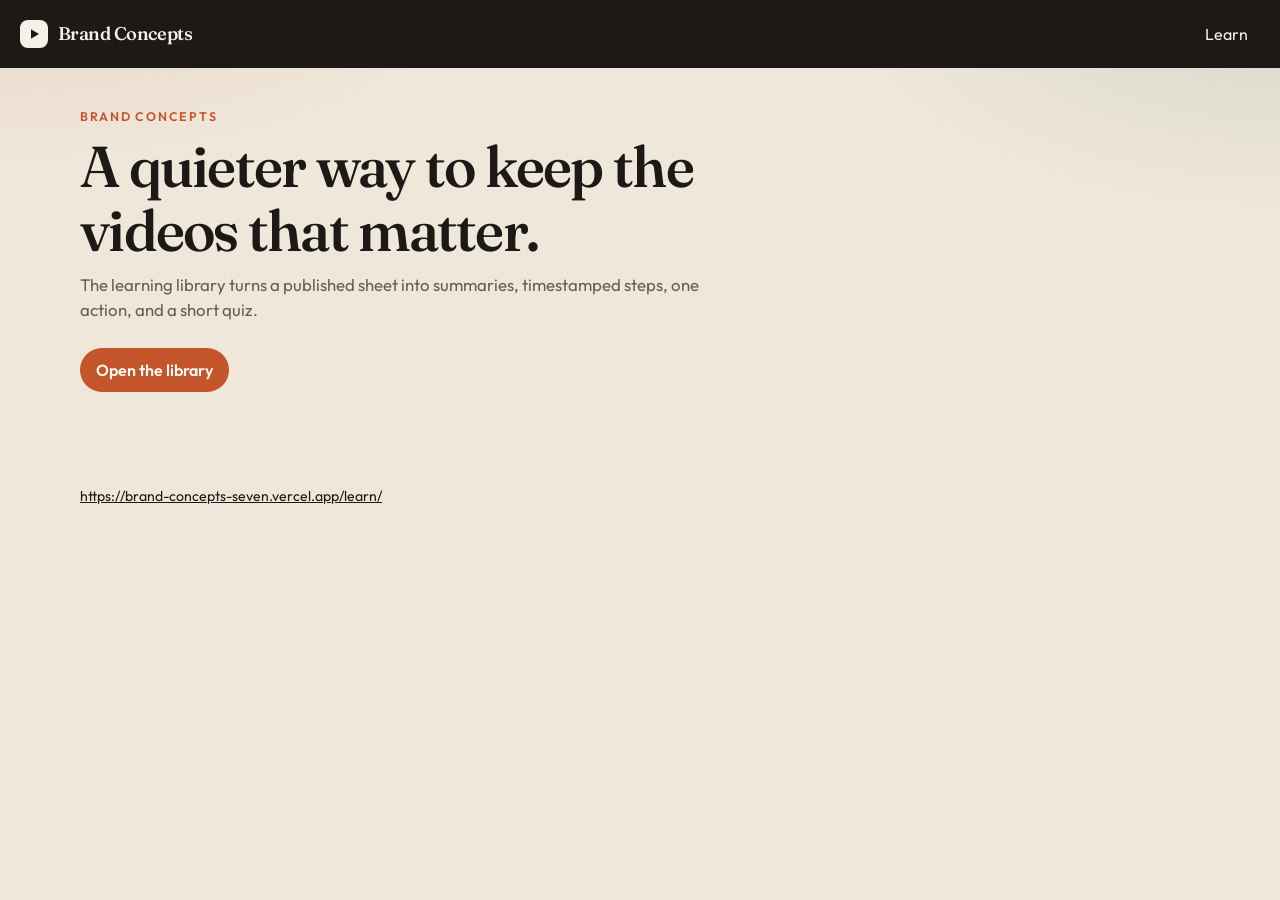
==== index.html @ 0b43fcdb "Add a live sheet-driven learning library at /learn. The library fetches the published Google Sheet C" ====
<!DOCTYPE html>
<html lang="en">
  <head>
    <meta charset="utf-8" />
    <meta name="viewport" content="width=device-width, initial-scale=1" />
    <meta name="theme-color" content="#1c1916" />
    <title>Brand Concepts</title>
    <meta name="description" content="Brand Concepts — a library of video digests." />
    <link rel="icon" href="/learn/favicon.svg" type="image/svg+xml" />
    <link rel="preconnect" href="https://fonts.googleapis.com" />
    <link rel="preconnect" href="https://fonts.gstatic.com" crossorigin />
    <link
      href="https://fonts.googleapis.com/css2?family=Fraunces:opsz,wght@9..144,520;9..144,640&family=Outfit:wght@400;500;600&display=swap"
      rel="stylesheet"
    />
    <link rel="stylesheet" href="/learn/styles.css" />
  </head>
  <body>
    <header class="site-header">
      <a class="brand" href="/">
        <span class="mark" aria-hidden="true">
          <svg viewBox="0 0 14 14" fill="currentColor"><path d="M4 2.2v9.6l8-4.8-8-4.8z" /></svg>
        </span>
        Brand Concepts
      </a>
      <nav class="nav" aria-label="Primary">
        <a href="/learn/">Learn</a>
      </nav>
    </header>

    <main class="wrap">
      <section class="hero">
        <p class="eyebrow">Brand Concepts</p>
        <h1>A quieter way to keep the videos that matter.</h1>
        <p class="lede">
          The learning library turns a published sheet into summaries, timestamped steps, one action, and a short quiz.
        </p>
        <div class="home-actions">
          <a class="button" href="/learn/">Open the library</a>
        </div>
      </section>
    </main>

    <footer class="site-footer">
      <a href="https://brand-concepts-seven.vercel.app/learn/">https://brand-concepts-seven.vercel.app/learn/</a>
    </footer>
  </body>
</html>
---- learn/styles.css ----
:root {
  --bg: #efe7da;
  --bg-2: #f7f1e8;
  --ink: #1c1916;
  --muted: #655e55;
  --card: #fffaf3;
  --line: rgba(28, 25, 22, 0.12);
  --accent: #c4552a;
  --accent-ink: #fff7f2;
  --good: #1d6b45;
  --good-bg: #e5f3eb;
  --mid: #8a5a12;
  --mid-bg: #f8efd8;
  --bad: #8d3a32;
  --bad-bg: #f8e6e2;
  --neutral-bg: #efe8dc;
  --track: #d9d0c3;
  --shadow: 0 16px 40px rgba(70, 46, 22, 0.08);
  --serif: "Fraunces", "Iowan Old Style", Palatino, Georgia, serif;
  --sans: "Outfit", "Avenir Next", "Segoe UI", sans-serif;
  --radius: 22px;
  color-scheme: light;
}

@media (prefers-color-scheme: dark) {
  :root {
    --bg: #161412;
    --bg-2: #211e1a;
    --ink: #f6f0e6;
    --muted: #b7aea2;
    --card: #241f1b;
    --line: rgba(246, 240, 230, 0.14);
    --accent: #e07a4e;
    --accent-ink: #1c100c;
    --good: #b7e2c8;
    --good-bg: #1c3b2c;
    --mid: #f0d7a2;
    --mid-bg: #3d3118;
    --bad: #f0c2bb;
    --bad-bg: #3d2420;
    --neutral-bg: #322c26;
    --track: #4a433b;
    --shadow: 0 16px 40px rgba(0, 0, 0, 0.28);
    color-scheme: dark;
  }
}

* { box-sizing: border-box; }

html { scroll-behavior: smooth; }

body {
  margin: 0;
  min-height: 100vh;
  font-family: var(--sans);
  color: var(--ink);
  background:
    radial-gradient(900px 420px at 0% -10%, rgba(196, 85, 42, 0.16), transparent 60%),
    radial-gradient(800px 380px at 100% 0%, rgba(29, 107, 69, 0.12), transparent 55%),
    var(--bg);
  line-height: 1.5;
}

img { max-width: 100%; display: block; }

a { color: inherit; }

button, input { font: inherit; color: inherit; }

.site-header {
  position: sticky;
  top: 0;
  z-index: 20;
  display: flex;
  align-items: center;
  justify-content: space-between;
  gap: 16px;
  padding: 14px 20px;
  background: #1c1916;
  color: #f6f0e6;
}

.brand {
  display: inline-flex;
  align-items: center;
  gap: 10px;
  text-decoration: none;
  font-family: var(--serif);
  font-weight: 560;
  letter-spacing: -0.03em;
  font-size: 1.15rem;
}

.mark {
  width: 28px;
  height: 28px;
  display: grid;
  place-items: center;
  border-radius: 8px;
  background: #f6f0e6;
  color: #1c1916;
}

.mark svg { width: 14px; height: 14px; display: block; }

.nav {
  display: flex;
  gap: 8px;
}

.nav a {
  text-decoration: none;
  padding: 8px 12px;
  border-radius: 999px;
  color: #f6f0e6;
}

.nav a[aria-current="page"] {
  background: rgba(246, 240, 230, 0.12);
}

.wrap {
  width: min(1120px, calc(100% - 32px));
  margin: 0 auto;
  padding: 28px 0 64px;
}

.hero {
  display: grid;
  gap: 8px;
  margin-bottom: 22px;
  max-width: 40rem;
}

.eyebrow {
  margin: 0;
  font-size: 0.78rem;
  letter-spacing: 0.14em;
  text-transform: uppercase;
  color: var(--accent);
  font-weight: 600;
}

h1, h2, h3 {
  font-family: var(--serif);
  font-weight: 560;
  letter-spacing: -0.03em;
  line-height: 1.12;
}

h1 { font-size: clamp(2.1rem, 5vw, 3.6rem); margin: 0; }

.lede, .reason, .quiet, .panel p, .meta {
  color: var(--muted);
}

.lede { margin: 0; font-size: 1.05rem; }

.toolbar {
  display: flex;
  flex-wrap: wrap;
  align-items: center;
  gap: 12px;
  margin: 22px 0 18px;
}

.search {
  flex: 1 1 240px;
  display: flex;
  align-items: center;
  gap: 8px;
  min-height: 48px;
  padding: 0 14px;
  background: var(--card);
  border: 1px solid var(--line);
  border-radius: 999px;
  box-shadow: var(--shadow);
}

.search svg { flex: 0 0 auto; opacity: 0.7; }

.search input {
  width: 100%;
  border: 0;
  background: transparent;
  padding: 12px 0;
  outline: none;
  font-size: 16px;
}

.switch {
  display: inline-flex;
  align-items: center;
  gap: 10px;
  min-height: 48px;
  padding: 0 14px 0 8px;
  background: var(--card);
  border: 1px solid var(--line);
  border-radius: 999px;
  cursor: pointer;
  user-select: none;
}

.switch input {
  appearance: none;
  width: 44px;
  height: 26px;
  margin: 0;
  border-radius: 99px;
  background: var(--track);
  position: relative;
  cursor: pointer;
  flex: 0 0 auto;
}

.switch input::after {
  content: "";
  position: absolute;
  width: 20px;
  height: 20px;
  border-radius: 50%;
  background: white;
  top: 3px;
  left: 3px;
  transition: transform 0.16s ease;
}

.switch input:checked { background: var(--accent); }

.switch input:checked::after { transform: translateX(18px); }

.switch input:focus-visible {
  outline: 2px solid var(--ink);
  outline-offset: 2px;
}

.count {
  margin: 0;
  color: var(--muted);
  font-size: 0.92rem;
}

.grid {
  display: grid;
  grid-template-columns: repeat(auto-fill, minmax(260px, 1fr));
  gap: 16px;
}

.card {
  display: flex;
  flex-direction: column;
  min-height: 100%;
  text-decoration: none;
  background: var(--card);
  border: 1px solid var(--line);
  border-radius: var(--radius);
  overflow: hidden;
  box-shadow: var(--shadow);
  transition: transform 0.16s ease;
}

.card:hover { transform: translateY(-2px); }
.card:focus-visible, .button:focus-visible, .step:focus-visible, .flip-hit:focus-visible, .nav a:focus-visible, .brand:focus-visible {
  outline: 2px solid var(--accent);
  outline-offset: 3px;
}

.thumb {
  position: relative;
  aspect-ratio: 16 / 9;
  background: #e4d9c8;
  overflow: hidden;
}

.thumb img {
  width: 100%;
  height: 100%;
  object-fit: cover;
}

.thumb.is-fallback {
  background:
    radial-gradient(circle at 30% 20%, rgba(255, 250, 243, 0.7), transparent 40%),
    linear-gradient(160deg, #d7c3a8, #c4552a 140%);
}

.thumb.is-fallback::after {
  content: "";
  position: absolute;
  left: 50%;
  top: 50%;
  width: 0;
  height: 0;
  border-style: solid;
  border-width: 12px 0 12px 20px;
  border-color: transparent transparent transparent #fffaf3;
  transform: translate(-40%, -50%);
}

.verdict {
  position: absolute;
  left: 12px;
  bottom: 12px;
  max-width: calc(100% - 24px);
  padding: 4px 10px;
  border-radius: 999px;
  background: var(--neutral-bg);
  color: var(--ink);
  font-size: 0.78rem;
  font-weight: 600;
  letter-spacing: 0.01em;
}

.verdict.tone-good { background: var(--good-bg); color: var(--good); }
.verdict.tone-mid { background: var(--mid-bg); color: var(--mid); }
.verdict.tone-bad { background: var(--bad-bg); color: var(--bad); }

.worth-flag {
  position: absolute;
  top: 12px;
  right: 12px;
  padding: 4px 8px;
  border-radius: 999px;
  background: var(--good);
  color: white;
  font-size: 0.72rem;
  font-weight: 600;
}

.worth-flag.inline {
  position: static;
  color: var(--good);
  background: var(--good-bg);
}

.card-body { padding: 14px 14px 16px; display: grid; gap: 6px; }

.card h2 {
  margin: 0;
  font-size: 1.25rem;
  display: -webkit-box;
  -webkit-line-clamp: 3;
  -webkit-box-orient: vertical;
  overflow: hidden;
}

.meta {
  margin: 0;
  display: flex;
  flex-wrap: wrap;
  gap: 6px;
  font-size: 0.92rem;
}

.dot { color: var(--muted); }

.panel {
  padding: 28px 22px;
  background: var(--card);
  border: 1px dashed var(--line);
  border-radius: var(--radius);
  box-shadow: var(--shadow);
  max-width: 40rem;
}

.library .panel { max-width: none; }

.panel h2 { margin: 0 0 8px; font-size: 2rem; }
.panel p { margin: 0 0 14px; }
.panel .button { margin-top: 4px; }

.empty-notes {
  list-style: none;
  margin: 16px 0 0;
  padding: 0;
  display: grid;
  gap: 12px;
}

.empty-notes li {
  margin: 0;
  padding: 16px 16px 14px;
  background: var(--card);
  border: 1px solid var(--line);
  border-radius: 18px;
}

.empty-notes h3 { margin: 0 0 6px; font-size: 1.25rem; }
.empty-notes p { margin: 0; color: var(--muted); }

.button {
  display: inline-flex;
  align-items: center;
  justify-content: center;
  min-height: 44px;
  padding: 0 16px;
  border-radius: 999px;
  border: 0;
  background: var(--accent);
  color: var(--accent-ink);
  text-decoration: none;
  font-weight: 600;
  cursor: pointer;
}

.button:disabled {
  opacity: 0.45;
  cursor: not-allowed;
}

.button-ghost {
  background: transparent;
  color: var(--ink);
  border: 1px solid var(--line);
}

.back {
  display: inline-flex;
  align-items: center;
  gap: 6px;
  margin-bottom: 18px;
  text-decoration: none;
  color: var(--muted);
  min-height: 44px;
}

.digest { display: grid; gap: 8px; }

.detail-hero {
  display: grid;
  gap: 18px;
  margin-bottom: 12px;
}

.detail-thumb { border-radius: var(--radius); }

.detail-intro { display: grid; gap: 10px; align-content: end; }
.detail-intro h1 { font-size: clamp(1.8rem, 4vw, 3rem); }

.verdict-row { display: flex; flex-wrap: wrap; gap: 8px; align-items: center; }
.verdict-row .verdict { position: static; }

.reason { margin: 0; }

.block { padding: 8px 0 18px; }

.section-title {
  margin: 0 0 12px;
  font-size: 1.5rem;
}

.bullets, .steps {
  margin: 0;
  padding: 0;
  list-style: none;
  display: grid;
  gap: 8px;
}

.bullets li {
  padding: 12px 14px 12px 16px;
  background: var(--card);
  border-radius: 16px;
  border: 1px solid var(--line);
  border-left: 4px solid var(--accent);
}

.step {
  display: grid;
  grid-template-columns: auto 1fr;
  gap: 12px;
  align-items: center;
  padding: 12px;
  text-decoration: none;
  background: var(--card);
  border: 1px solid var(--line);
  border-radius: 16px;
}

a.step:hover { border-color: var(--accent); }

.step-time {
  min-width: 64px;
  text-align: center;
  padding: 6px 8px;
  border-radius: 999px;
  background: var(--ink);
  color: var(--bg-2);
  font-variant-numeric: tabular-nums;
  font-weight: 600;
  font-size: 0.92rem;
}

.step-label { min-width: 0; overflow-wrap: anywhere; }

.action {
  padding: 18px 18px 18px 20px;
  border-radius: 18px;
  background: var(--card);
  border: 1px solid var(--line);
  border-left: 4px solid var(--good);
  font-size: 1.08rem;
}

.action p { margin: 0; }

.quiz-top {
  display: flex;
  justify-content: space-between;
  align-items: baseline;
  gap: 12px;
}

.quiz-count { margin: 0; color: var(--muted); font-variant-numeric: tabular-nums; }

.flip { perspective: 1200px; }

.flip-hit {
  width: 100%;
  border: 0;
  padding: 0;
  background: transparent;
  cursor: pointer;
  text-align: left;
}

.flip-inner {
  display: grid;
  transform-style: preserve-3d;
  transition: transform 0.45s ease;
  min-height: 220px;
}

.flip.is-flipped .flip-inner { transform: rotateY(180deg); }

.face {
  grid-area: 1 / 1;
  backface-visibility: hidden;
  display: flex;
  flex-direction: column;
  justify-content: space-between;
  gap: 18px;
  min-height: 220px;
  padding: 22px;
  border-radius: 22px;
  border: 1px solid var(--line);
  box-shadow: var(--shadow);
}

.face.front { background: var(--card); }
.face.back {
  background: #1c1916;
  color: #f6f0e6;
  transform: rotateY(180deg);
}

.face-kicker {
  font-size: 0.78rem;
  letter-spacing: 0.14em;
  text-transform: uppercase;
  font-weight: 600;
  color: var(--accent);
}

.face.back .face-kicker { color: #e7b39a; }

.face-text {
  font-family: var(--serif);
  font-size: clamp(1.35rem, 2.4vw, 1.9rem);
  line-height: 1.25;
  letter-spacing: -0.03em;
  overflow-wrap: anywhere;
}

.quiz-hint { margin: 10px 0 0; }

.quiz-nav {
  display: flex;
  flex-wrap: wrap;
  gap: 8px;
  margin-top: 12px;
}

.home-actions { display: flex; flex-wrap: wrap; gap: 10px; margin-top: 18px; }

.site-footer {
  width: min(1120px, calc(100% - 32px));
  margin: 0 auto;
  padding: 8px 0 28px;
  color: var(--muted);
  font-size: 0.88rem;
}

.site-footer a { color: var(--ink); }

.sr-only {
  position: absolute;
  width: 1px;
  height: 1px;
  padding: 0;
  margin: -1px;
  overflow: hidden;
  clip: rect(0, 0, 0, 0);
  white-space: nowrap;
  border: 0;
}

@media (min-width: 800px) {
  .detail-hero {
    grid-template-columns: minmax(0, 1.15fr) minmax(280px, 0.85fr);
    align-items: end;
  }
  .empty-notes { grid-template-columns: repeat(3, minmax(0, 1fr)); }
  .wrap { padding-top: 40px; }
}

@media (max-width: 640px) {
  .toolbar { align-items: stretch; }
  .search, .switch { width: 100%; }
  .count { width: 100%; }
  .quiz-nav .button { flex: 1; }
}

@media (prefers-reduced-motion: reduce) {
  html { scroll-behavior: auto; }
  .flip-inner, .switch input::after, .card { transition: none; }
  .card:hover { transform: none; }
}
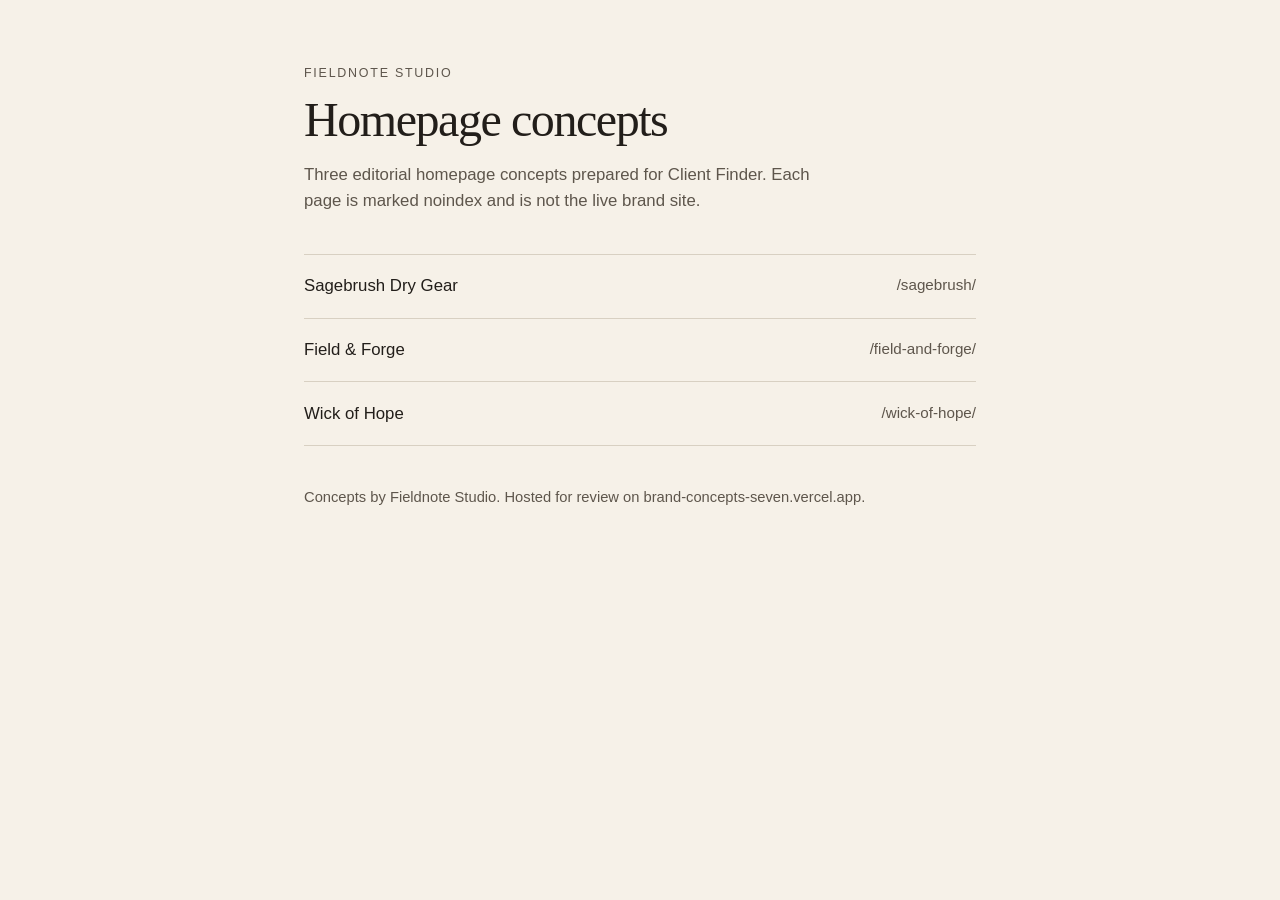
==== commit e6c32ac3: "Add Fieldnote Studio homepage concept site. Unpack the static review site at the repo root so the li" ====
--- a/index.html
+++ b/index.html
@@ -1,48 +1,122 @@
 <!DOCTYPE html>
 <html lang="en">
   <head>
-    <meta charset="utf-8" />
+    <meta charset="UTF-8" />
     <meta name="viewport" content="width=device-width, initial-scale=1" />
-    <meta name="theme-color" content="#1c1916" />
-    <title>Brand Concepts</title>
-    <meta name="description" content="Brand Concepts — a library of video digests." />
-    <link rel="icon" href="/learn/favicon.svg" type="image/svg+xml" />
-    <link rel="preconnect" href="https://fonts.googleapis.com" />
-    <link rel="preconnect" href="https://fonts.gstatic.com" crossorigin />
-    <link
-      href="https://fonts.googleapis.com/css2?family=Fraunces:opsz,wght@9..144,520;9..144,640&family=Outfit:wght@400;500;600&display=swap"
-      rel="stylesheet"
+    <meta name="robots" content="noindex, nofollow" />
+    <title>Fieldnote Studio — homepage concepts</title>
+    <meta
+      name="description"
+      content="Editorial index of Fieldnote Studio homepage concepts. Not live brand sites."
     />
-    <link rel="stylesheet" href="/learn/styles.css" />
+    <style>
+      :root {
+        color-scheme: light;
+        --paper: #f6f1e8;
+        --ink: #221e1a;
+        --soft: #5e564c;
+        --line: #d8d0c2;
+        --serif: "Iowan Old Style", Palatino, Georgia, serif;
+        --sans: "Avenir Next", "Segoe UI", sans-serif;
+      }
+      * { box-sizing: border-box; }
+      body {
+        margin: 0;
+        background: var(--paper);
+        color: var(--ink);
+        font-family: var(--sans);
+        font-size: 1.05rem;
+        line-height: 1.55;
+      }
+      main {
+        width: min(42rem, calc(100% - 2.5rem));
+        margin: 0 auto;
+        padding: 4rem 0 5rem;
+      }
+      p.eyebrow {
+        margin: 0 0 0.75rem;
+        font-size: 0.78rem;
+        letter-spacing: 0.14em;
+        text-transform: uppercase;
+        color: var(--soft);
+      }
+      h1 {
+        margin: 0 0 1rem;
+        font-family: var(--serif);
+        font-weight: 500;
+        font-size: clamp(2rem, 5vw, 3rem);
+        letter-spacing: -0.03em;
+        line-height: 1.05;
+      }
+      .lede {
+        margin: 0 0 2.5rem;
+        color: var(--soft);
+        max-width: 34rem;
+      }
+      ul {
+        list-style: none;
+        margin: 0;
+        padding: 0;
+        border-top: 1px solid var(--line);
+      }
+      li {
+        border-bottom: 1px solid var(--line);
+      }
+      a {
+        display: flex;
+        justify-content: space-between;
+        gap: 1rem;
+        padding: 1.15rem 0;
+        color: inherit;
+        text-decoration: none;
+      }
+      a:hover span:first-child {
+        text-decoration: underline;
+        text-underline-offset: 0.2em;
+      }
+      .path {
+        color: var(--soft);
+        font-size: 0.95rem;
+        white-space: nowrap;
+      }
+      .note {
+        margin-top: 2.5rem;
+        color: var(--soft);
+        font-size: 0.92rem;
+      }
+    </style>
   </head>
   <body>
-    <header class="site-header">
-      <a class="brand" href="/">
-        <span class="mark" aria-hidden="true">
-          <svg viewBox="0 0 14 14" fill="currentColor"><path d="M4 2.2v9.6l8-4.8-8-4.8z" /></svg>
-        </span>
-        Brand Concepts
-      </a>
-      <nav class="nav" aria-label="Primary">
-        <a href="/learn/">Learn</a>
-      </nav>
-    </header>
-
-    <main class="wrap">
-      <section class="hero">
-        <p class="eyebrow">Brand Concepts</p>
-        <h1>A quieter way to keep the videos that matter.</h1>
-        <p class="lede">
-          The learning library turns a published sheet into summaries, timestamped steps, one action, and a short quiz.
-        </p>
-        <div class="home-actions">
-          <a class="button" href="/learn/">Open the library</a>
-        </div>
-      </section>
+    <main>
+      <p class="eyebrow">Fieldnote Studio</p>
+      <h1>Homepage concepts</h1>
+      <p class="lede">
+        Three editorial homepage concepts prepared for Client Finder. Each page is
+        marked noindex and is not the live brand site.
+      </p>
+      <ul>
+        <li>
+          <a href="/sagebrush/">
+            <span>Sagebrush Dry Gear</span>
+            <span class="path">/sagebrush/</span>
+          </a>
+        </li>
+        <li>
+          <a href="/field-and-forge/">
+            <span>Field &amp; Forge</span>
+            <span class="path">/field-and-forge/</span>
+          </a>
+        </li>
+        <li>
+          <a href="/wick-of-hope/">
+            <span>Wick of Hope</span>
+            <span class="path">/wick-of-hope/</span>
+          </a>
+        </li>
+      </ul>
+      <p class="note">
+        Concepts by Fieldnote Studio. Hosted for review on brand-concepts-seven.vercel.app.
+      </p>
     </main>
-
-    <footer class="site-footer">
-      <a href="https://brand-concepts-seven.vercel.app/learn/">https://brand-concepts-seven.vercel.app/learn/</a>
-    </footer>
   </body>
 </html>
